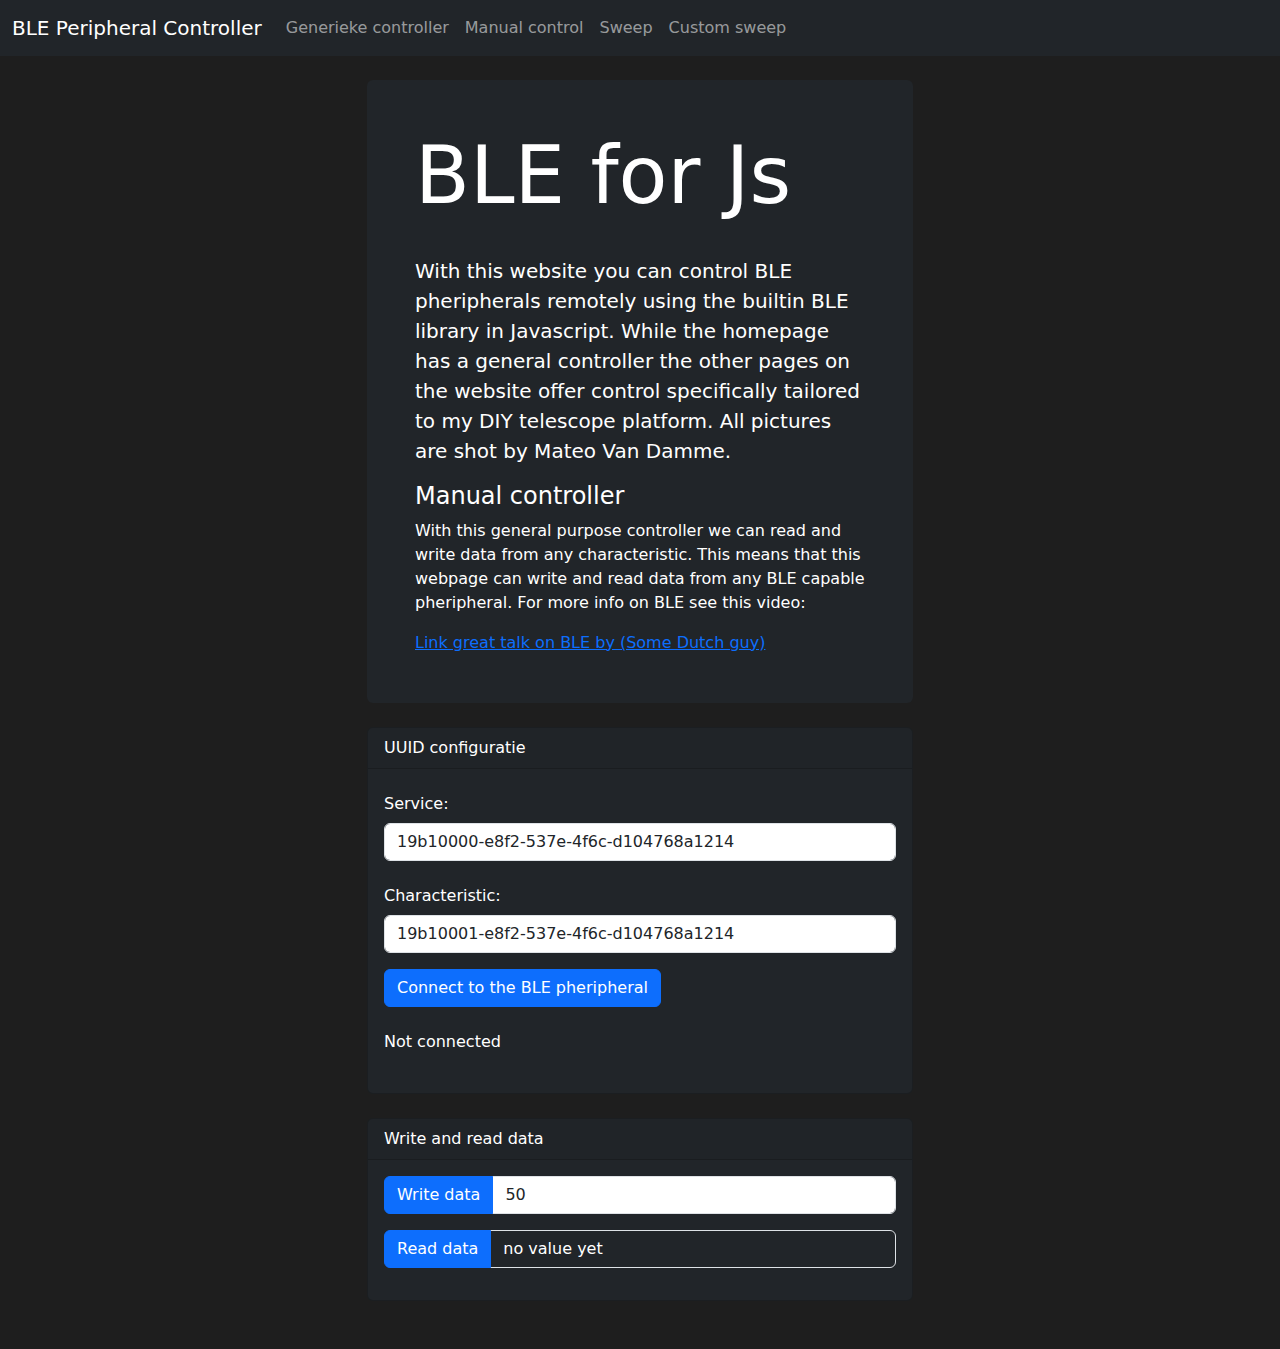
==== index.html @ d69f0e46 "added collapsable navbar" ====
<!DOCTYPE html>
<html lang="en">

<head>
    <meta charset="utf-8" />
    <meta name="viewport" content="width=device-width, initial-scale=1.0">
    <meta http-equiv="X-UA-Compatible" content="ie=edge">
    <link rel="stylesheet" href="https://cdn.jsdelivr.net/npm/bootstrap@5.1.3/dist/css/bootstrap.min.css">
    <link rel="stylesheet" href="./style.css">
    <script src="https://cdn.jsdelivr.net/npm/bootstrap@5.1.3/dist/js/bootstrap.bundle.min.js"></script>
    <script defer type="module" src="scripts/mainBLEGeneric.js"></script>

    <!-- <link rel="stylesheet" href="https://fonts.googleapis.com/css?family=Archivo"> -->
    <title>BLE for Js</title>

</head>

<body>
    <nav class="navbar navbar-expand-sm navbar-dark bg-dark mb-4">
        <div class="container-fluid"><a class="navbar-brand" href="javascript:void(0)">BLE Peripheral Controller</a>
            <button class="navbar-toggler" type="button" data-bs-toggle="collapse" data-bs-target="#navbarNav"
                aria-controls="navbarNav" aria-expanded="false" aria-label="Toggle navigation">
                <span class="navbar-toggler-icon"></span>
            </button>

            <div class="collapse navbar-collapse">
                <ul class="navbar-nav">
                    <li class="nav-item"><a class="nav-link" href="./index.html">Generieke controller</a></li>
                    <li class="nav-item"><a class="nav-link" href="./controllerManual.html">Manual control</a></li>
                    <li class="nav-item"><a class="nav-link" href="./controllerSweep.html">Sweep</a></li>
                    <li class="nav-item"><a class="nav-link" href="./controllerGUI.html">Custom sweep</a></li>
                </ul>
            </div>
        </div>
    </nav>
    <main class="container mb-4">
        <div class="row">
            <div class="col-lg-3">

            </div>
            <div class="col-lg-6">

                <!-- Intro -->
                <div class="bg-dark text-white p-5 rounded mb-4">
                    <h1 class="display-1">BLE for Js</h1><br />
                    <p class="lead">With this website you can control BLE pheripherals remotely using the builtin BLE
                        library in Javascript. While the homepage has a general
                        controller the other pages on the website offer control specifically tailored to my DIY
                        telescope
                        platform.
                        All pictures are shot by Mateo Van Damme.</p>
                    <h4>Manual controller</h4>
                    <p>With this general purpose controller we can read and write data from any characteristic. This
                        means
                        that this webpage can write and read data from any BLE
                        capable pheripheral. For more info on BLE see this video:</p><a class="link-primary"
                        href="https://www.cloudynights.com/topic/472872-500-best-dso-list/">Link great talk on BLE by
                        (Some
                        Dutch guy)</a>
                </div>

                <!-- Service and character input fields  -->
                <div class="card bg-dark text-white mb-4">
                    <div class="card-header">UUID configuratie</div>
                    <div class="card-body">

                        <form>
                            <div class="mb-3">
                                <label id="lblService" class="col-form-label" for="iptService">Service: </label>
                                <input type="text" id=iptService value="19b10000-e8f2-537e-4f6c-d104768a1214"
                                    class="form-control">
                            </div>

                            <div class="mb-3">
                                <label id="lblCharacteristic" class="col-form-label">Characteristic: </label>
                                <input type="text" id=iptCharacteristic value="19b10001-e8f2-537e-4f6c-d104768a1214"
                                    class="form-control">
                            </div>

                            <div class="mb-3">
                                <button type="button" id="btnBLE" class="btn btn-primary">Connect to the BLE
                                    pheripheral</button>
                            </div>

                            <div class="mb-3">
                                <label id="lblStatus" class="col-form-label">Not connected</label>
                            </div>
                        </form>

                    </div>
                </div>

                <!-- Write and read values  -->
                <div class="card bg-dark text-white mb-4">
                    <div class="card-header"> Write and read data </div>
                    <div class="card-body">
                        <form>
                            <!-- Write -->
                            <div class="mb-3">
                                <div class="input-group">
                                    <button type="button" id="btnWrite" class="btn btn-primary">Write data</button>
                                    <input type="number" id="iptWaarde" value="50" class="form-control">
                                </div>
                            </div>

                            <!-- Read -->
                            <div class="mb-3">
                                <span>
                                    <div class="input-group">
                                        <button type="button" id="btnRead" class="btn btn-primary">Read data</button>
                                        <input disabled id="lblRes" value="no value yet"
                                            class="form-control bg-dark text-white">
                                    </div>
                                </span>
                            </div>
                        </form>
                    </div>

                </div>

            </div>
            <div class="col-lg-3">

            </div>
        </div>

    </main>

</body>

</html>
---- style.css ----
body {
    background-color: rgba(30,30,30,1.00);
}
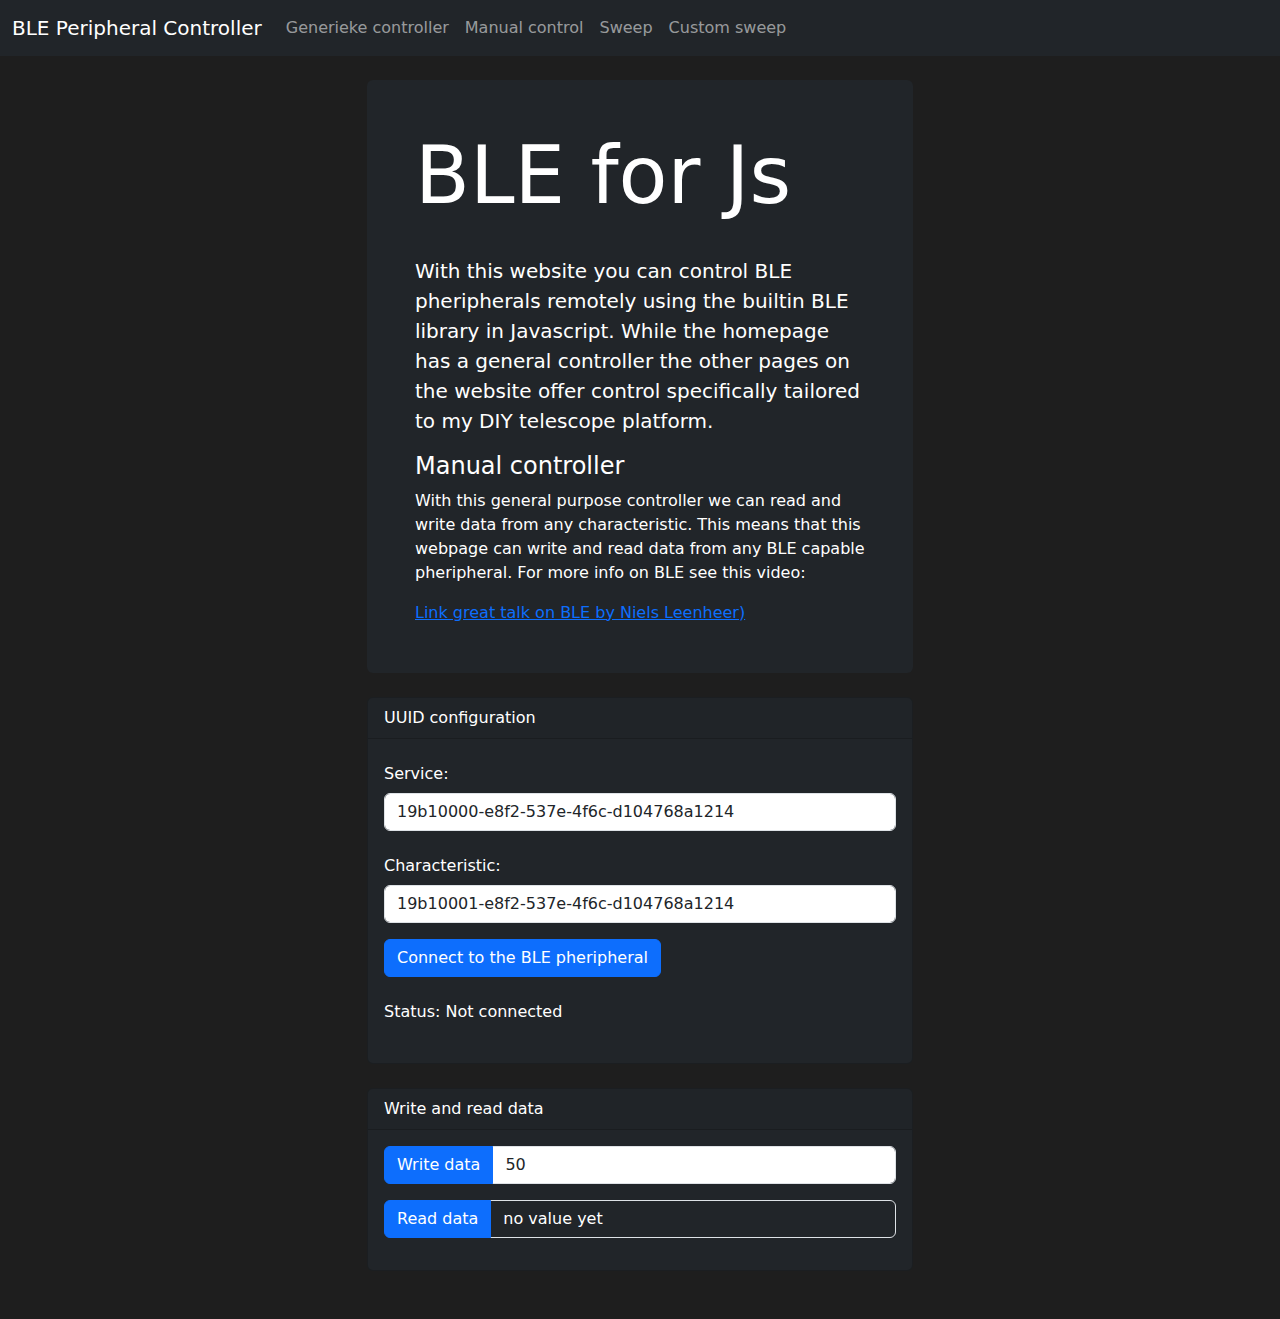
==== commit d3e8ae7b: "fixed hyperlink to talk" ====
--- a/index.html
+++ b/index.html
@@ -16,14 +16,15 @@
 </head>
 
 <body>
-    <nav class="navbar navbar-expand-sm navbar-dark bg-dark mb-4">
-        <div class="container-fluid"><a class="navbar-brand" href="javascript:void(0)">BLE Peripheral Controller</a>
-            <button class="navbar-toggler" type="button" data-bs-toggle="collapse" data-bs-target="#navbarNav"
-                aria-controls="navbarNav" aria-expanded="false" aria-label="Toggle navigation">
+    <nav class="navbar navbar-expand-lg navbar-dark bg-dark mb-4">
+        <div class="container-fluid">
+            <a class="navbar-brand" href="">BLE Peripheral Controller</a>
+            <button class="navbar-toggler" type="button" data-bs-toggle="collapse" data-bs-target="#navbarNavDropdown"
+                aria-controls="navbarNavDropdown" aria-expanded="false" aria-label="Toggle navigation">
                 <span class="navbar-toggler-icon"></span>
             </button>
-
-            <div class="collapse navbar-collapse">
+            <!-- Don't forget to include the ID! -->
+            <div class="collapse navbar-collapse" id="navbarNavDropdown">
                 <ul class="navbar-nav">
                     <li class="nav-item"><a class="nav-link" href="./index.html">Generieke controller</a></li>
                     <li class="nav-item"><a class="nav-link" href="./controllerManual.html">Manual control</a></li>
@@ -47,21 +48,18 @@
                         library in Javascript. While the homepage has a general
                         controller the other pages on the website offer control specifically tailored to my DIY
                         telescope
-                        platform.
-                        All pictures are shot by Mateo Van Damme.</p>
+                        platform.</p>
                     <h4>Manual controller</h4>
                     <p>With this general purpose controller we can read and write data from any characteristic. This
                         means
                         that this webpage can write and read data from any BLE
                         capable pheripheral. For more info on BLE see this video:</p><a class="link-primary"
-                        href="https://www.cloudynights.com/topic/472872-500-best-dso-list/">Link great talk on BLE by
-                        (Some
-                        Dutch guy)</a>
+                        href="https://www.youtube.com/watch?v=XDc5HUVMI5U">Link great talk on BLE by Niels Leenheer)</a>
                 </div>
 
                 <!-- Service and character input fields  -->
                 <div class="card bg-dark text-white mb-4">
-                    <div class="card-header">UUID configuratie</div>
+                    <div class="card-header">UUID configuration</div>
                     <div class="card-body">
 
                         <form>
@@ -83,6 +81,7 @@
                             </div>
 
                             <div class="mb-3">
+                                <label class="col-form-label">Status: </label>
                                 <label id="lblStatus" class="col-form-label">Not connected</label>
                             </div>
                         </form>
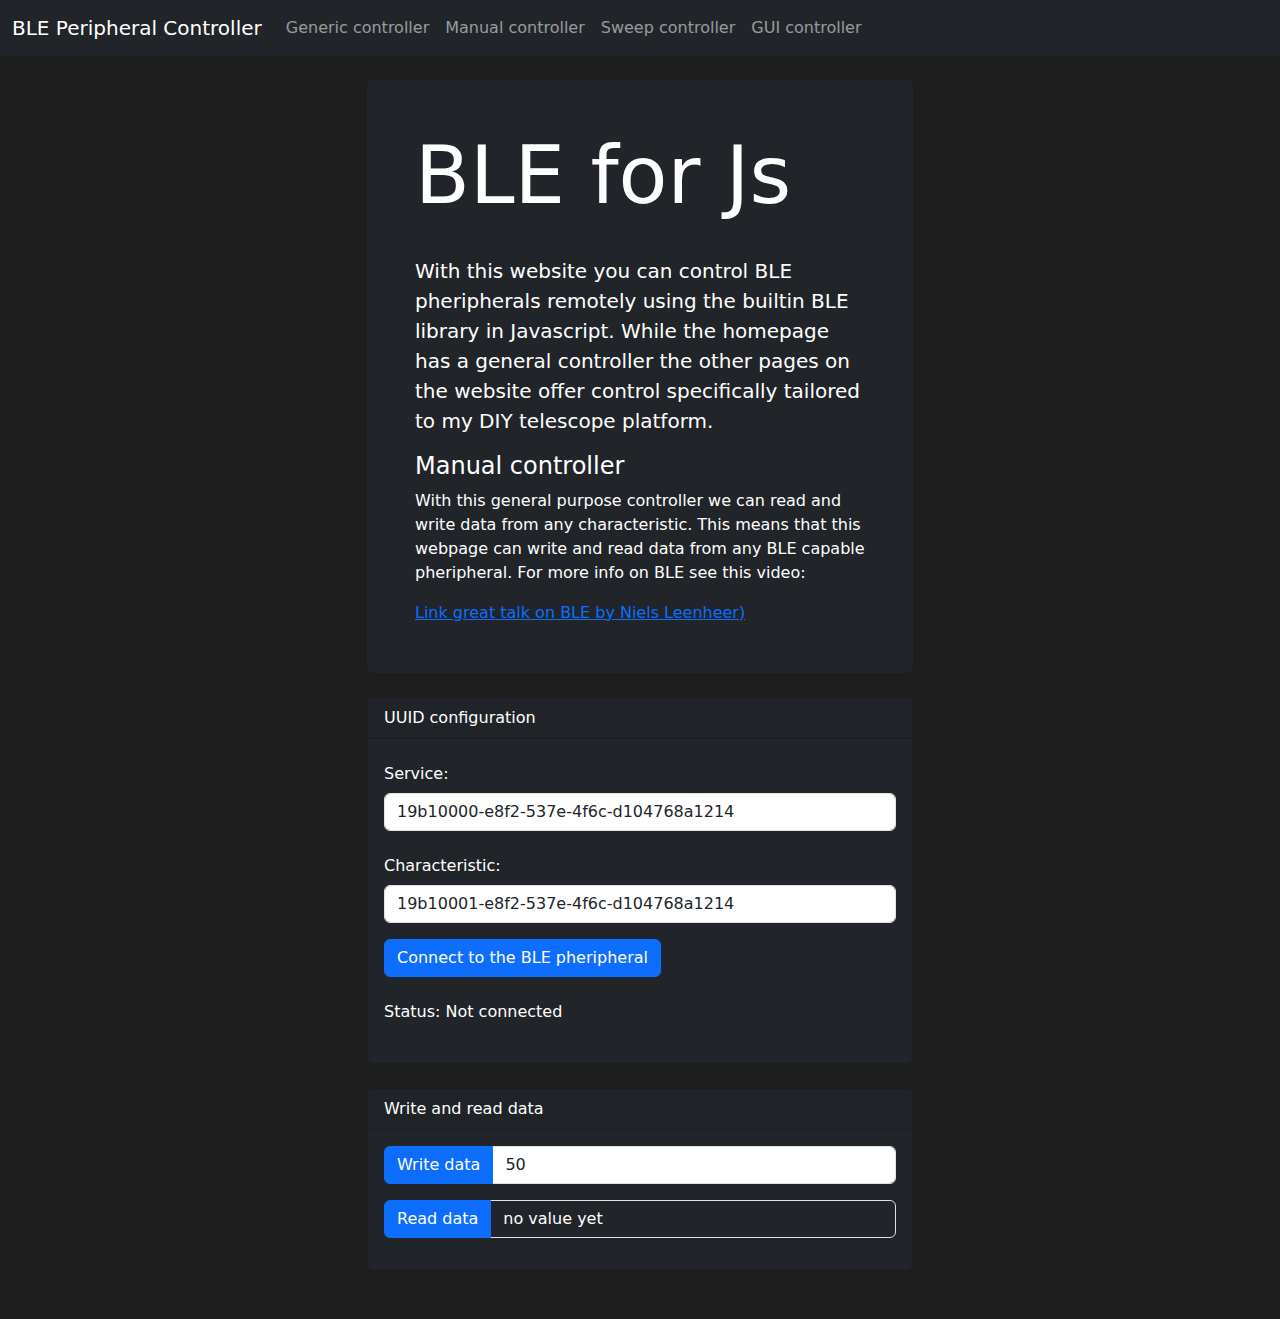
==== commit e43e42ea: "convert GUI controller page to Bootstrap 5" ====
--- a/index.html
+++ b/index.html
@@ -2,17 +2,18 @@
 <html lang="en">
 
 <head>
+    <!-- Bootstrap -->
     <meta charset="utf-8" />
     <meta name="viewport" content="width=device-width, initial-scale=1.0">
     <meta http-equiv="X-UA-Compatible" content="ie=edge">
     <link rel="stylesheet" href="https://cdn.jsdelivr.net/npm/bootstrap@5.1.3/dist/css/bootstrap.min.css">
+    <script src="https://cdn.jsdelivr.net/npm/bootstrap@5.1.3/dist/js/bootstrap.bundle.min.js"></script>
+
+    <!-- My shit -->
+    <script defer type="module" src="scripts/mainBLEGeneric.js"></script>
     <link rel="stylesheet" href="./style.css">
-    <script src="https://cdn.jsdelivr.net/npm/bootstrap@5.1.3/dist/js/bootstrap.bundle.min.js"></script>
-    <script defer type="module" src="scripts/mainBLEGeneric.js"></script>
-
-    <!-- <link rel="stylesheet" href="https://fonts.googleapis.com/css?family=Archivo"> -->
+    <link rel="stylesheet" href="https://fonts.googleapis.com/css?family=Archivo">
     <title>BLE for Js</title>
-
 </head>
 
 <body>
@@ -26,10 +27,10 @@
             <!-- Don't forget to include the ID! -->
             <div class="collapse navbar-collapse" id="navbarNavDropdown">
                 <ul class="navbar-nav">
-                    <li class="nav-item"><a class="nav-link" href="./index.html">Generieke controller</a></li>
-                    <li class="nav-item"><a class="nav-link" href="./controllerManual.html">Manual control</a></li>
-                    <li class="nav-item"><a class="nav-link" href="./controllerSweep.html">Sweep</a></li>
-                    <li class="nav-item"><a class="nav-link" href="./controllerGUI.html">Custom sweep</a></li>
+                    <li class="nav-item"><a class="nav-link" href="./index.html">Generic controller</a></li>
+                    <li class="nav-item"><a class="nav-link" href="./controllerManual.html">Manual controller</a></li>
+                    <li class="nav-item"><a class="nav-link" href="./controllerSweep.html">Sweep controller</a></li>
+                    <li class="nav-item"><a class="nav-link" href="./controllerGUI.html">GUI controller</a></li>
                 </ul>
             </div>
         </div>
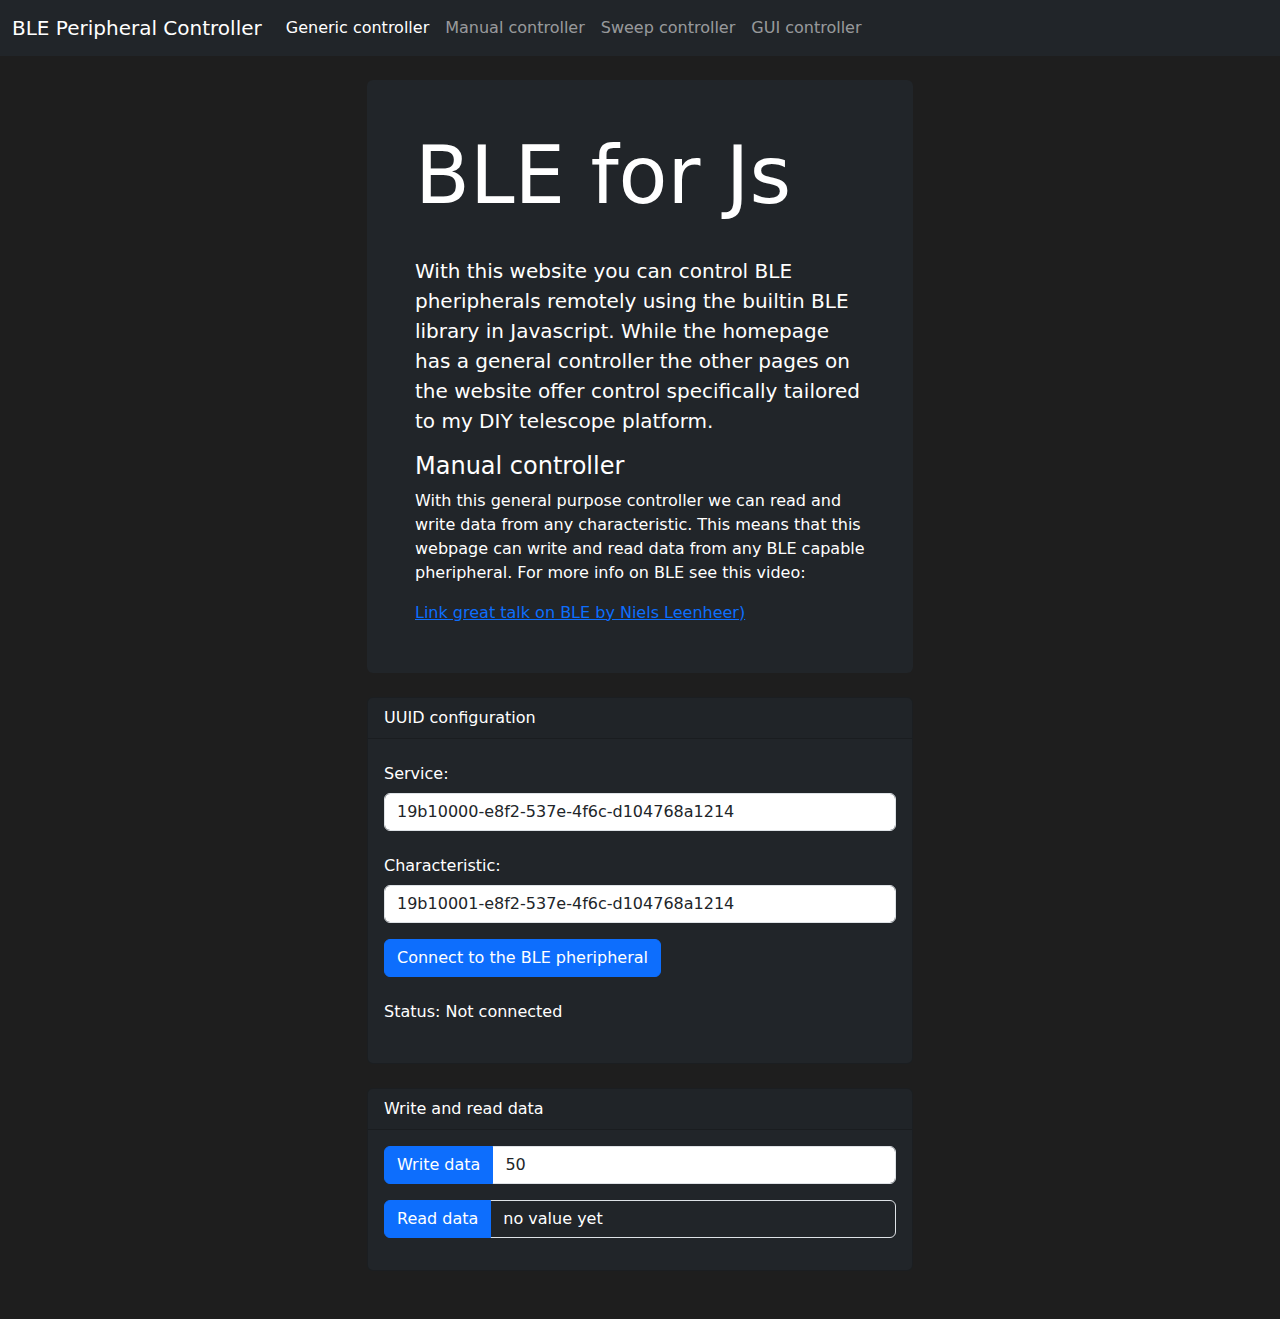
==== commit 19216c9f: "started porting controllerManual addition from StepperController repo" ====
--- a/index.html
+++ b/index.html
@@ -27,7 +27,7 @@
             <!-- Don't forget to include the ID! -->
             <div class="collapse navbar-collapse" id="navbarNavDropdown">
                 <ul class="navbar-nav">
-                    <li class="nav-item"><a class="nav-link" href="./index.html">Generic controller</a></li>
+                    <li class="nav-item"><a class="nav-link active" href="./index.html">Generic controller</a></li>
                     <li class="nav-item"><a class="nav-link" href="./controllerManual.html">Manual controller</a></li>
                     <li class="nav-item"><a class="nav-link" href="./controllerSweep.html">Sweep controller</a></li>
                     <li class="nav-item"><a class="nav-link" href="./controllerGUI.html">GUI controller</a></li>
--- a/style.css
+++ b/style.css
@@ -1,3 +1,39 @@
 body {
-    background-color: rgba(30,30,30,1.00);
+    background-color: rgba(30, 30, 30, 1.00);
 }
+
+#canvasParent {
+    aspect-ratio: 5 / 4;
+}
+
+canvas {
+    border-radius: 10px;
+    border: 1px solid #333344;
+}
+
+
+/* Stop selecting things like buttons or SVG buttons! */
+.disable-select {
+    user-select: none;
+    /* supported by Chrome and Opera */
+    -webkit-user-select: none;
+    /* Safari */
+    -khtml-user-select: none;
+    /* Konqueror HTML */
+    -moz-user-select: none;
+    /* Firefox */
+    -ms-user-select: none;
+    /* Internet Explorer/Edge */
+}
+
+
+/* SVG buttons */
+.svg-button:hover {
+    filter: brightness(90%);
+}
+
+.svg-button:active {
+    /*background-color: #3e8e41;*/
+    transform: translateY(1px);
+    filter: brightness(110%);
+}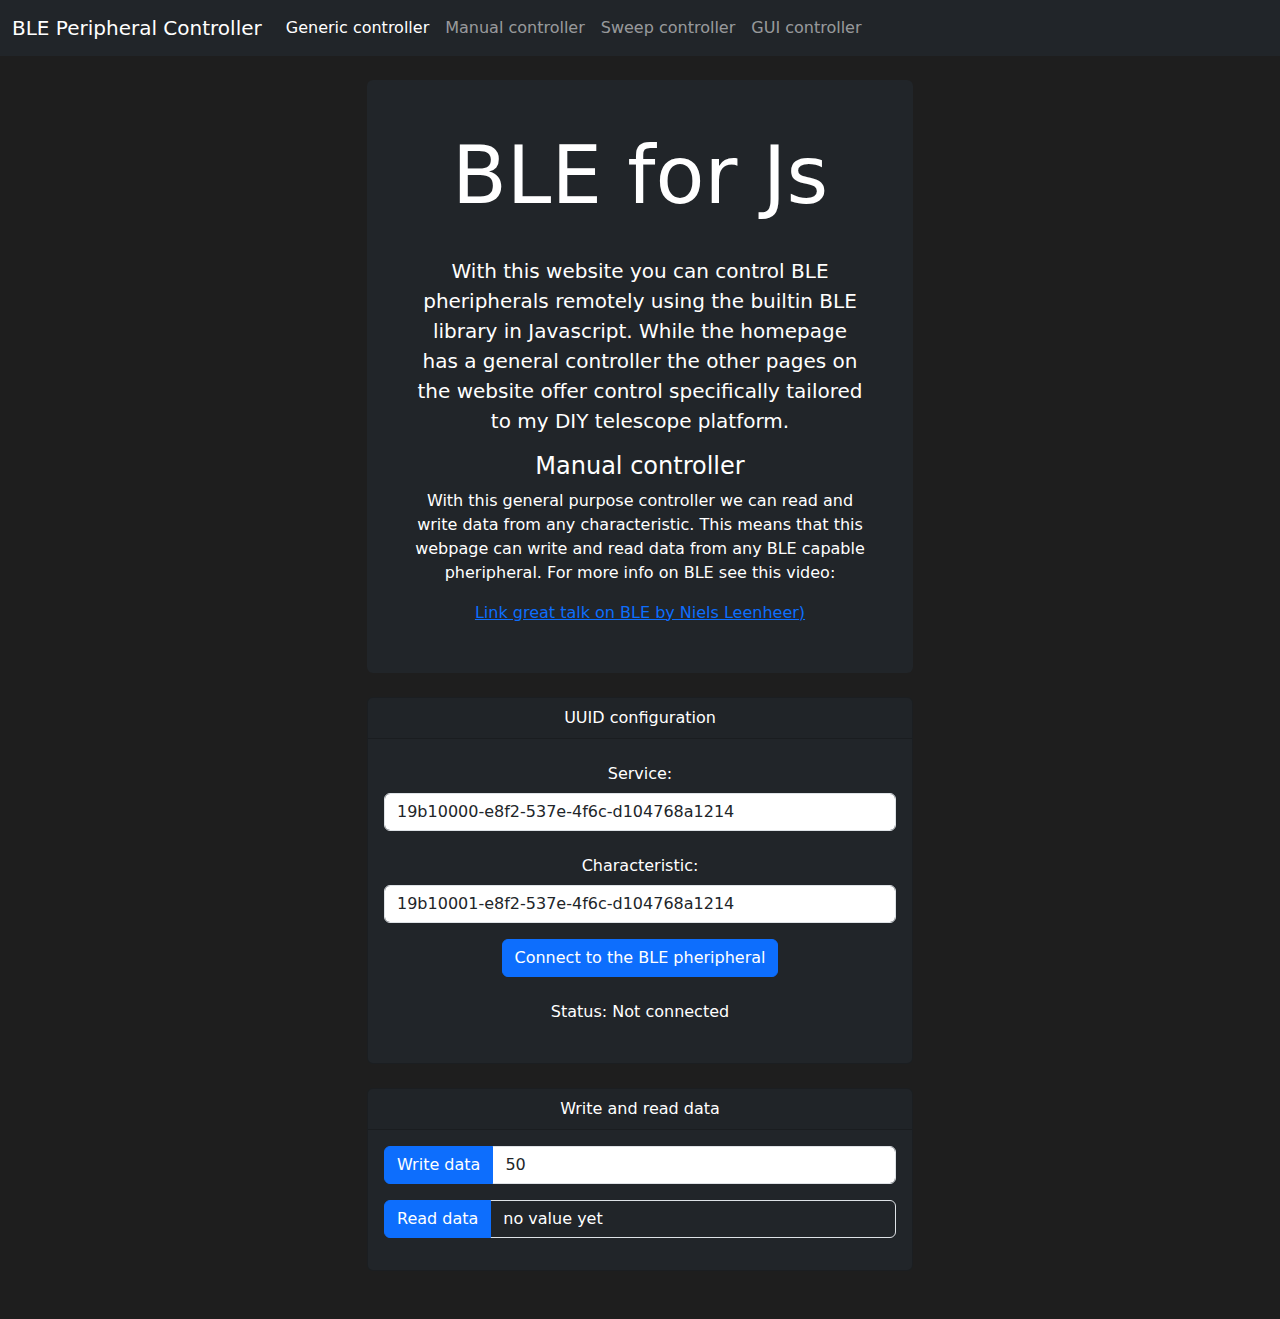
==== commit 7f55f257: "updated new manualcontroller with bootstrap" ====
--- a/index.html
+++ b/index.html
@@ -43,7 +43,7 @@
             <div class="col-lg-6">
 
                 <!-- Intro -->
-                <div class="bg-dark text-white p-5 rounded mb-4">
+                <div class="bg-dark text-white p-5 rounded text-center mb-4">
                     <h1 class="display-1">BLE for Js</h1><br />
                     <p class="lead">With this website you can control BLE pheripherals remotely using the builtin BLE
                         library in Javascript. While the homepage has a general
@@ -59,7 +59,7 @@
                 </div>
 
                 <!-- Service and character input fields  -->
-                <div class="card bg-dark text-white mb-4">
+                <div class="card bg-dark text-white text-center mb-4">
                     <div class="card-header">UUID configuration</div>
                     <div class="card-body">
 
@@ -91,7 +91,7 @@
                 </div>
 
                 <!-- Write and read values  -->
-                <div class="card bg-dark text-white mb-4">
+                <div class="card bg-dark text-white text-center mb-4">
                     <div class="card-header"> Write and read data </div>
                     <div class="card-body">
                         <form>
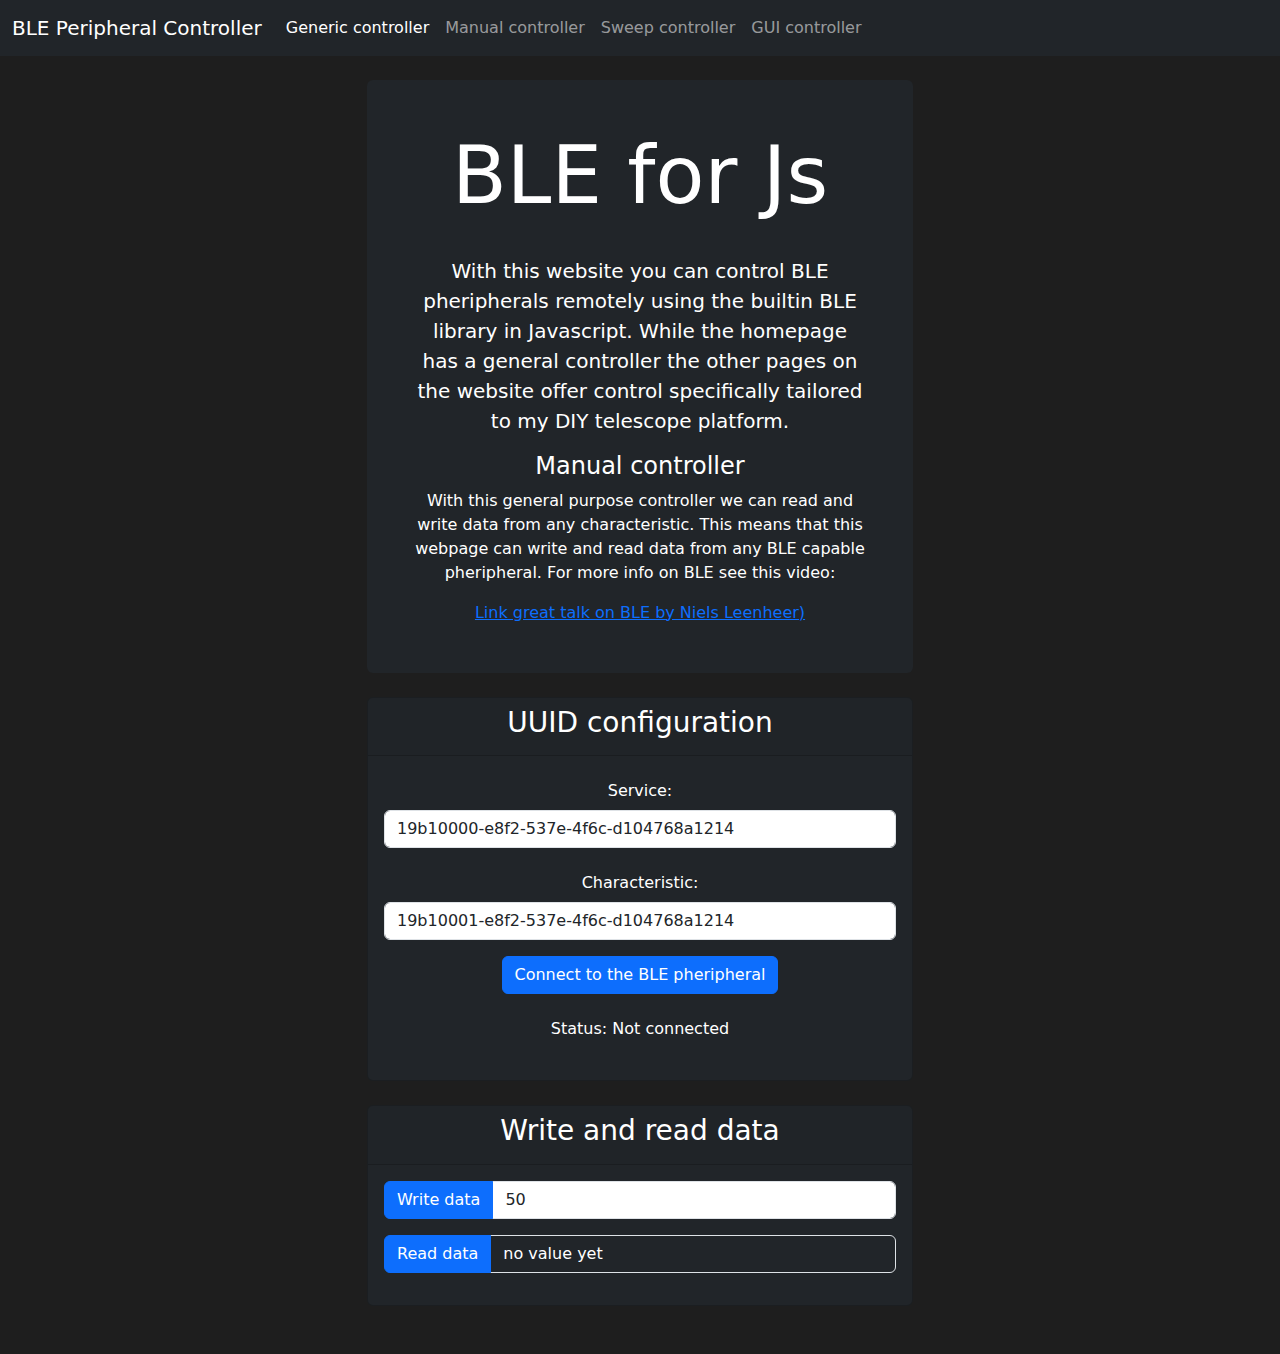
==== commit 885ec61a: "refactoring code" ====
--- a/index.html
+++ b/index.html
@@ -60,7 +60,9 @@
 
                 <!-- Service and character input fields  -->
                 <div class="card bg-dark text-white text-center mb-4">
-                    <div class="card-header">UUID configuration</div>
+                    <div class="card-header">
+                        <h3>UUID configuration</h3>
+                    </div>
                     <div class="card-body">
 
                         <form>
@@ -92,7 +94,9 @@
 
                 <!-- Write and read values  -->
                 <div class="card bg-dark text-white text-center mb-4">
-                    <div class="card-header"> Write and read data </div>
+                    <div class="card-header">
+                        <h3>Write and read data </h3>
+                    </div>
                     <div class="card-body">
                         <form>
                             <!-- Write -->
--- a/style.css
+++ b/style.css
@@ -26,7 +26,6 @@
     /* Internet Explorer/Edge */
 }
 
-
 /* SVG buttons */
 .svg-button:hover {
     filter: brightness(90%);
